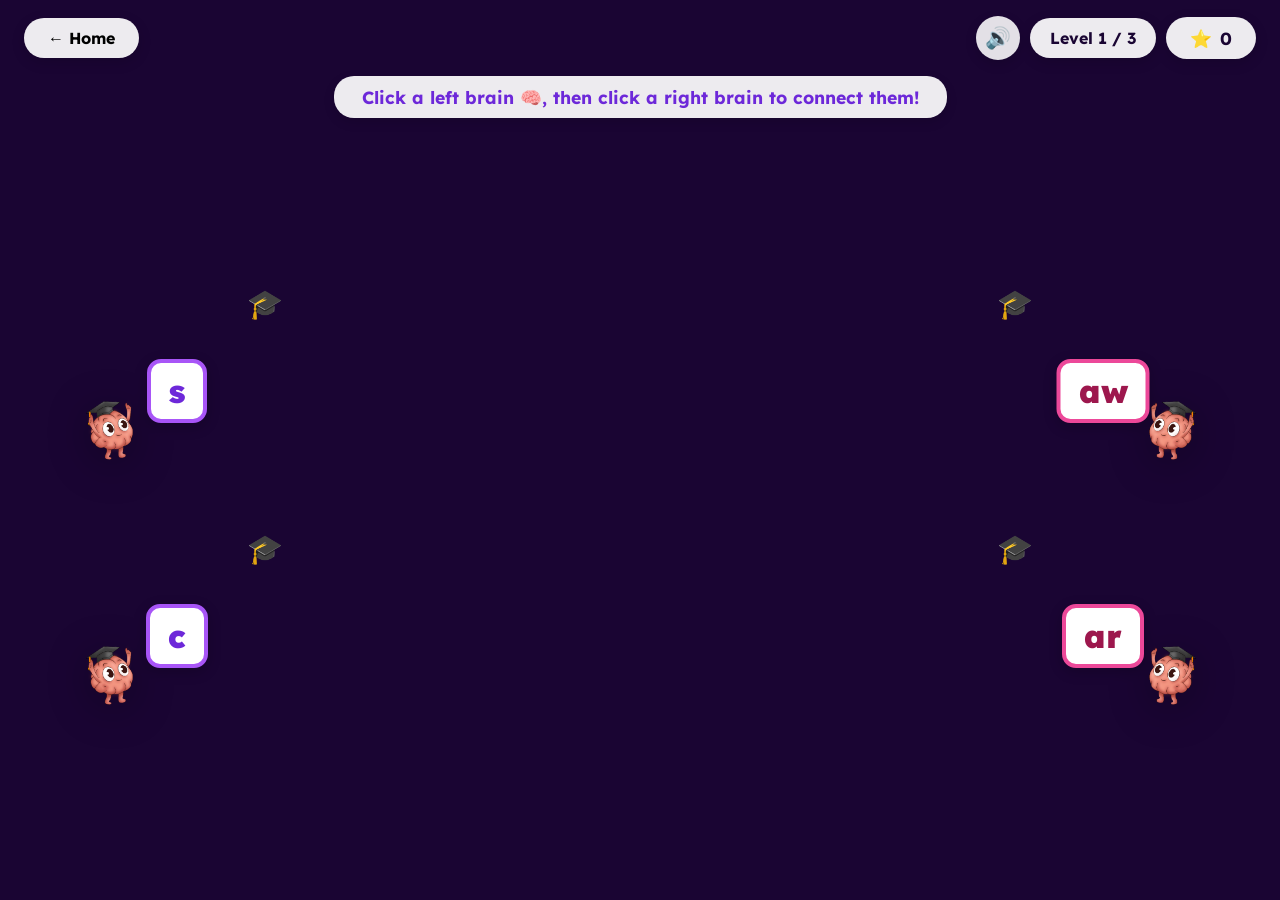
==== pressure_cooker/brain.html @ 88731a72 "splitting code into games" ====
<!DOCTYPE html>
<html lang="en">

<head>
    <meta charset="UTF-8" />
    <meta name="viewport" content="width=device-width, initial-scale=1.0" />
    <title>Brainy – Connect the Brains!</title>
    <link rel="preconnect" href="https://fonts.googleapis.com" />
    <link rel="preconnect" href="https://fonts.gstatic.com" crossorigin />
    <link href="https://fonts.googleapis.com/css2?family=Lexend:wght@400;600;700;900&display=swap" rel="stylesheet" />
    <link rel="stylesheet" href="style.css" />
</head>

<body>

    <!-- ======================== GAME 3 – CONNECT THE BRAIN ======================== -->
    <section id="screen-brain" class="screen">
        <div class="bg-cover" id="brain-bg"></div>

        <div class="game-header">
            <button class="pill-btn" onclick="window.location.href='index.html'">← Home</button>
            <div style="display:flex;gap:10px;align-items:center;">
                <button class="audio-btn" onclick="speakBrainInstruction()" title="Read aloud">🔊</button>
                <div class="level-badge">Level <span id="brain-level">1</span> / 3</div>
                <div class="score-badge">⭐ <span id="brain-score">0</span></div>
            </div>
        </div>

        <div id="brain-instructions">
            <span>Click a left brain 🧠, then click a right brain to connect them!</span>
        </div>

        <div id="brain-game-area">
            <svg id="brain-svg"></svg>
            <div class="brain-column" id="left-column"></div>
            <div class="brain-column" id="right-column"></div>
        </div>
    </section>

    <!-- ========================= SHARED MODAL ========================== -->
    <div class="modal-overlay" id="modal">
        <div class="modal-box">
            <div class="modal-emoji" id="modal-emoji">🎉</div>
            <h2 class="modal-title" id="modal-title">Amazing!</h2>
            <p class="modal-sub" id="modal-sub"></p>
            <p class="modal-score" id="modal-score"></p>
            <div class="modal-actions">
                <button class="modal-btn green" id="modal-play-again" onclick="modalPlayAgain()">Play Again</button>
                <button class="modal-btn purple" onclick="closeModal(); window.location.href='index.html'">🏠
                    Home</button>
            </div>
        </div>
    </div>

    <!-- Level complete toast (brain game only) -->
    <div id="level-toast">🎉 Level Complete!</div>

    <script src="shared.js"></script>
    <script src="brain.js"></script>

</body>

</html>
---- pressure_cooker/style.css ----
/* ====== RESET & BASE ====== */
*,
*::before,
*::after {
    box-sizing: border-box;
    margin: 0;
    padding: 0;
}

html,
body {
    height: 100%;
    overflow: hidden;
}

body {
    font-family: 'Lexend', sans-serif;
    background: #1a0533;
    color: #1a0533;
}

/* ====== SCREENS ====== */
.screen {
    display: flex;
    flex-direction: column;
    position: fixed;
    inset: 0;
    overflow: hidden;
}

/* ====== BG HELPERS ====== */
.bg-cover {
    position: absolute;
    inset: 0;
    background-size: cover;
    background-position: center;
    background-repeat: no-repeat;
}

/* ====== ANIMATIONS ====== */
@keyframes floatY {
    0%, 100% { transform: translateY(0); }
    50%       { transform: translateY(-14px); }
}

@keyframes floatX {
    0%, 100% { transform: translateX(0); }
    50%       { transform: translateX(12px); }
}

@keyframes popIn {
    0%   { transform: scale(0) rotate(-20deg); opacity: 0; }
    70%  { transform: scale(1.12) rotate(4deg); }
    100% { transform: scale(1) rotate(0deg); opacity: 1; }
}

@keyframes fadeSlideDown {
    from { opacity: 0; transform: translateY(-40px); }
    to   { opacity: 1; transform: translateY(0); }
}

@keyframes fadeSlideUp {
    from { opacity: 0; transform: translateY(40px); }
    to   { opacity: 1; transform: translateY(0); }
}

@keyframes fadeIn {
    from { opacity: 0; }
    to   { opacity: 1; }
}

@keyframes shake {
    0%, 100% { transform: translateX(0); }
    20%      { transform: translateX(-10px); }
    40%      { transform: translateX(10px); }
    60%      { transform: translateX(-8px); }
    80%      { transform: translateX(8px); }
}

@keyframes confettiFall {
    0%   { transform: translateY(-20px) rotate(0); opacity: 1; }
    100% { transform: translateY(120vh) rotate(720deg); opacity: 0; }
}

@keyframes bobBubble {
    0%, 100% { transform: translateY(0) scale(1); }
    50%      { transform: translateY(-18px) scale(1.04); }
}

@keyframes pulse {
    0%, 100% { box-shadow: 0 0 0 0 rgba(147, 51, 234, 0.5); }
    50%      { box-shadow: 0 0 0 16px rgba(147, 51, 234, 0); }
}

/* ====== SHARED NAV HEADER ====== */
.game-header {
    position: relative;
    z-index: 20;
    display: flex;
    align-items: center;
    justify-content: space-between;
    padding: 16px 24px;
    flex-shrink: 0;
}

.pill-btn {
    background: rgba(255, 255, 255, 0.92);
    border: none;
    border-radius: 999px;
    padding: 10px 24px;
    font-family: inherit;
    font-size: 1rem;
    font-weight: 700;
    cursor: pointer;
    box-shadow: 0 4px 14px rgba(0, 0, 0, 0.14);
    display: flex;
    align-items: center;
    gap: 8px;
    transition: transform .15s, box-shadow .15s;
}

.pill-btn:hover {
    transform: scale(1.06);
    box-shadow: 0 6px 20px rgba(0, 0, 0, 0.18);
}

.score-badge {
    background: rgba(255, 255, 255, 0.92);
    border-radius: 999px;
    padding: 10px 24px;
    font-weight: 700;
    font-size: 1.1rem;
    box-shadow: 0 4px 14px rgba(0, 0, 0, 0.14);
    display: flex;
    align-items: center;
    gap: 8px;
}

/* ══════════════════════════════════════════════
   MENU / HOME SCREEN
══════════════════════════════════════════════ */
#screen-home {
    align-items: center;
    justify-content: center;
}

#home-bg {
    background-image: url('assets/startpage.png');
}

#home-overlay {
    position: absolute;
    inset: 0;
    background: rgba(255, 255, 255, 0.08);
}

.home-content {
    position: relative;
    z-index: 10;
    display: flex;
    flex-direction: column;
    align-items: center;
    justify-content: center;
    padding: 24px;
    width: 100%;
    animation: fadeIn .8s ease both;
}

.home-title {
    text-align: center;
    margin-bottom: 40px;
    animation: fadeSlideDown .8s ease both;
}

.home-title h1 {
    font-size: clamp(3rem, 9vw, 6rem);
    font-weight: 900;
    background: linear-gradient(135deg, #7c3aed, #ec4899, #f97316);
    -webkit-background-clip: text;
    -webkit-text-fill-color: transparent;
    background-clip: text;
    filter: drop-shadow(0 2px 6px rgba(0, 0, 0, 0.15));
}

.home-title p {
    font-size: clamp(1.2rem, 3vw, 1.8rem);
    font-weight: 700;
    color: #6d28d9;
    margin-top: 10px;
}

.home-buttons {
    display: flex;
    flex-direction: column;
    gap: 16px;
    width: 100%;
    max-width: 480px;
    animation: fadeSlideUp .7s .3s ease both;
}

.home-game-btn {
    width: 100%;
    border: 4px solid rgba(255, 255, 255, 0.8);
    border-radius: 999px;
    padding: 18px 32px;
    font-family: inherit;
    font-size: clamp(1.2rem, 3vw, 1.6rem);
    font-weight: 900;
    color: #fff;
    cursor: pointer;
    box-shadow: 0 8px 30px rgba(0, 0, 0, 0.2);
    transition: transform .18s, box-shadow .18s;
    letter-spacing: .02em;
}

.home-game-btn:hover {
    transform: scale(1.06) rotate(-1deg);
    box-shadow: 0 12px 40px rgba(0, 0, 0, 0.28);
}

.home-game-btn:active {
    transform: scale(0.96);
}

.btn-bubble   { background: linear-gradient(135deg, #22d3ee, #3b82f6); }
.btn-sentence { background: linear-gradient(135deg, #a855f7, #ec4899); }
.btn-brain    { background: linear-gradient(135deg, #fb923c, #eab308); }

.home-tagline {
    margin-top: 36px;
    font-size: 1.1rem;
    font-weight: 700;
    color: #6d28d9;
    background: rgba(255, 255, 255, 0.7);
    padding: 12px 28px;
    border-radius: 999px;
    box-shadow: 0 4px 16px rgba(0, 0, 0, 0.1);
    animation: fadeIn 1s .6s ease both;
}

/* Floating decorations */
.float-deco {
    position: absolute;
    border-radius: 50%;
    opacity: .65;
    filter: blur(6px);
    pointer-events: none;
}

.deco-yellow {
    width: 64px; height: 64px;
    background: #fde68a;
    top: 10%; left: 5%;
    animation: floatY 6s ease-in-out infinite;
}

.deco-cyan {
    width: 80px; height: 80px;
    background: #67e8f9;
    bottom: 12%; right: 6%;
    animation: floatY 5s 1s ease-in-out infinite;
}

.deco-purple {
    width: 48px; height: 48px;
    background: #c084fc;
    top: 35%; right: 4%;
    animation: floatX 7s ease-in-out infinite;
}

/* ══════════════════════════════════════════════
   GAME 1 – POP THE BUBBLE
══════════════════════════════════════════════ */
#screen-bubble {
    background: #0f172a;
}

#bubble-bg {
    background-image: url('assets/brain-bg.png');
}

#bubble-prompt {
    position: relative;
    z-index: 20;
    text-align: center;
    padding: 0 16px 12px;
    flex-shrink: 0;
}

#bubble-prompt p {
    display: inline-block;
    background: rgba(255, 255, 255, 0.88);
    border-radius: 999px;
    padding: 8px 24px;
    font-size: 1rem;
    font-weight: 700;
    color: #6d28d9;
    box-shadow: 0 4px 12px rgba(0, 0, 0, 0.12);
    margin-bottom: 10px;
}

.letter-slots {
    display: flex;
    justify-content: center;
    gap: 12px;
}

.letter-slot {
    width: 60px;
    height: 60px;
    background: #fff;
    border-radius: 12px;
    border: 4px solid #c084fc;
    display: flex;
    align-items: center;
    justify-content: center;
    font-size: 1.8rem;
    font-weight: 900;
    color: #6d28d9;
    box-shadow: 0 4px 14px rgba(0, 0, 0, 0.15);
    transition: background .3s;
}

.letter-slot.filled {
    background: #f0fdf4;
    border-color: #4ade80;
    color: #166534;
}

#bubble-area {
    position: relative;
    z-index: 20;
    flex: 1;
    width: 100%;
    overflow: hidden;
}

.bubble {
    position: absolute;
    width: 90px;
    height: 90px;
    border-radius: 50%;
    background: radial-gradient(circle at 35% 35%, rgba(255, 255, 255, 0.9), rgba(147, 210, 255, 0.6) 40%, rgba(59, 130, 246, 0.55));
    border: 3px solid rgba(255, 255, 255, 0.7);
    display: flex;
    align-items: center;
    justify-content: center;
    font-size: 2rem;
    font-weight: 900;
    color: #1e3a8a;
    cursor: pointer;
    box-shadow: 0 8px 30px rgba(0, 80, 200, 0.25), inset 0 -4px 8px rgba(0, 0, 0, 0.08);
    animation: bobBubble 4s ease-in-out infinite;
    animation-delay: var(--bob-delay, 0s);
    touch-action: manipulation;
    user-select: none;
    transition: transform .1s;
}

.bubble::before {
    content: '';
    position: absolute;
    top: 10px; left: 12px;
    width: 28px; height: 28px;
    border-radius: 50%;
    background: rgba(255, 255, 255, 0.75);
    filter: blur(3px);
}

.bubble:hover  { transform: scale(1.2); }
.bubble:active { transform: scale(0.85); }

.bubble.target-letter {
    border-color: rgba(167, 139, 250, 0.85);
}

#brainy-bubble {
    position: absolute;
    bottom: 20px; left: 24px;
    width: 130px;
    object-fit: contain;
    filter: drop-shadow(0 8px 16px rgba(0, 0, 0, 0.3));
    animation: floatY 2.5s ease-in-out infinite;
    pointer-events: none;
    z-index: 25;
}

/* ══════════════════════════════════════════════
   GAME 2 – SENTENCE BUILDER
══════════════════════════════════════════════ */
#screen-sentence {
    background: linear-gradient(135deg, #e0f2fe 0%, #ede9fe 50%, #fce7f3 100%);
}

#sentence-main {
    position: relative;
    z-index: 10;
    display: flex;
    flex-direction: column;
    align-items: center;
    flex: 1;
    overflow: hidden;
    padding: 0 16px 16px;
    gap: 12px;
}

/* Blackboard */
.blackboard-wrap {
    width: 100%;
    max-width: 820px;
    position: relative;
    flex-shrink: 0;
}

.blackboard-wrap img {
    width: 100%;
    height: auto;
    display: block;
}

.blackboard-content {
    position: absolute;
    inset: 0;
    display: flex;
    align-items: center;
    justify-content: center;
    padding: 12px;
}

.blackboard-inner {
    background: linear-gradient(135deg, #14532d, #166534);
    border-radius: 20px;
    border: 6px solid #78350f;
    width: 82%;
    min-height: 110px;
    display: flex;
    align-items: center;
    justify-content: center;
    padding: 16px 20px;
}

.sentence-text {
    font-size: clamp(1.4rem, 3.5vw, 2.2rem);
    font-weight: 700;
    color: #fff;
    display: flex;
    flex-wrap: wrap;
    gap: 10px;
    align-items: center;
    justify-content: center;
    line-height: 1.5;
}

.sentence-blank {
    display: inline-block;
    min-width: 160px;
    height: 56px;
    border-bottom: 4px dashed #fde68a;
    text-align: center;
    line-height: 56px;
    font-weight: 900;
    transition: color .3s;
}

.sentence-blank.correct { color: #4ade80; }
.sentence-blank.wrong   { color: #f87171; animation: shake .5s ease; }

/* Brain word choices */
.word-choices {
    display: flex;
    justify-content: center;
    align-items: flex-end;
    gap: clamp(24px, 8vw, 80px);
    flex-shrink: 0;
}

.brain-choice {
    display: flex;
    flex-direction: column;
    align-items: center;
    cursor: pointer;
    transition: transform .2s;
    user-select: none;
}

.brain-choice:hover  { transform: scale(1.06) translateY(-8px); }
.brain-choice:active { transform: scale(0.94); }

.brain-choice img {
    width: clamp(100px, 18vw, 180px);
    height: auto;
    object-fit: contain;
    filter: drop-shadow(0 8px 16px rgba(0, 0, 0, 0.25));
    animation: floatY 2s ease-in-out infinite;
}

.brain-choice:nth-child(2) img { animation-delay: .5s; }

.word-bubble {
    margin-top: 6px;
    background: #fff;
    border-radius: 20px;
    padding: 10px 22px;
    font-size: clamp(1.1rem, 3vw, 1.6rem);
    font-weight: 900;
    box-shadow: 0 6px 20px rgba(0, 0, 0, 0.15);
    border: 4px solid #a855f7;
    color: #6d28d9;
    min-width: 100px;
    text-align: center;
    position: relative;
}

.word-bubble.pink {
    border-color: #ec4899;
    color: #9d174d;
}

.word-bubble::before {
    content: '';
    position: absolute;
    top: -14px; left: 50%;
    transform: translateX(-50%);
    border: 7px solid transparent;
    border-bottom-color: #a855f7;
}

.word-bubble.pink::before { border-bottom-color: #ec4899; }

.sentence-feedback {
    font-size: 1.4rem;
    font-weight: 700;
    text-align: center;
    min-height: 40px;
    animation: fadeSlideUp .3s ease both;
}

.sentence-feedback.correct-fb { color: #166534; }
.sentence-feedback.wrong-fb   { color: #dc2626; }

/* Decorative circles */
.deco-circle {
    position: absolute;
    border-radius: 50%;
    opacity: .18;
    pointer-events: none;
}

/* ══════════════════════════════════════════════
   GAME 3 – CONNECT THE BRAIN
══════════════════════════════════════════════ */
#brain-bg {
    background-image: url('assets/connect-bg.png');
}

#brain-instructions {
    position: relative;
    z-index: 20;
    text-align: center;
    padding: 0 16px 8px;
    flex-shrink: 0;
}

#brain-instructions span {
    display: inline-block;
    background: rgba(255, 255, 255, 0.92);
    border-radius: 20px;
    padding: 10px 28px;
    font-size: clamp(0.85rem, 2vw, 1.1rem);
    font-weight: 700;
    color: #6d28d9;
    box-shadow: 0 4px 12px rgba(0, 0, 0, 0.12);
}

#brain-game-area {
    position: relative;
    z-index: 10;
    flex: 1;
    display: flex;
    align-items: center;
    justify-content: space-between;
    padding: 0 clamp(16px, 6vw, 80px);
    overflow: hidden;
}

#brain-svg {
    position: absolute;
    inset: 0;
    width: 100%;
    height: 100%;
    pointer-events: none;
    z-index: 30;
}

.brain-column {
    display: flex;
    flex-direction: column;
    gap: clamp(20px, 5vh, 60px);
    z-index: 20;
}

.brain-half {
    position: relative;
    width: clamp(120px, 18vw, 200px);
    height: clamp(120px, 18vw, 200px);
    cursor: pointer;
    transition: transform .2s, opacity .3s;
    animation: fadeIn .4s ease both;
}

.brain-half.left-half  { animation: fadeSlideUp .4s ease both; }
.brain-half.right-half { animation: fadeSlideUp .4s .1s ease both; }

.brain-half:hover:not(.connected) { transform: scale(1.08); }

.brain-half.selected {
    transform: scale(1.12);
    animation: pulse 1s ease-in-out infinite;
}

.brain-half.connected {
    opacity: .55;
    cursor: default;
}

.brain-half img {
    width: 100%;
    height: 100%;
    object-fit: contain;
    filter: drop-shadow(0 8px 20px rgba(0, 0, 0, 0.3));
    display: block;
}

.brain-half .syllable-label {
    position: absolute;
    top: 50%; left: 50%;
    transform: translate(-50%, -50%);
    background: #fff;
    border-radius: 14px;
    padding: 8px 18px;
    font-size: clamp(1.3rem, 3.5vw, 2rem);
    font-weight: 900;
    box-shadow: 0 4px 14px rgba(0, 0, 0, 0.2);
    white-space: nowrap;
    pointer-events: none;
}

.brain-half.left-half .syllable-label  { border: 4px solid #a855f7; color: #6d28d9; }
.brain-half.right-half .syllable-label { border: 4px solid #ec4899; color: #9d174d; }

.cap-icon {
    position: absolute;
    top: -6px;
    font-size: 1.8rem;
    pointer-events: none;
}

.left-half .cap-icon  { right: -6px; }
.right-half .cap-icon { left: -6px; }

/* ══════════════════════════════════════════════
   SHARED – WIN / COMPLETE MODAL
══════════════════════════════════════════════ */
.modal-overlay {
    display: none;
    position: fixed;
    inset: 0;
    background: rgba(0, 0, 0, 0.5);
    z-index: 100;
    align-items: center;
    justify-content: center;
    animation: fadeIn .25s ease both;
}

.modal-overlay.open { display: flex; }

.modal-box {
    background: #fff;
    border-radius: 28px;
    padding: clamp(28px, 5vw, 56px);
    text-align: center;
    display: flex;
    flex-direction: column;
    gap: 16px;
    box-shadow: 0 24px 60px rgba(0, 0, 0, 0.3);
    max-width: 420px;
    width: 90%;
    animation: popIn .45s ease both;
}

.modal-emoji { font-size: 3.5rem; }

.modal-title {
    font-size: clamp(1.6rem, 5vw, 2.4rem);
    font-weight: 900;
    color: #6d28d9;
}

.modal-sub   { font-size: 1.2rem; color: #374151; }
.modal-score { font-size: 1rem;   color: #6b7280; }

.modal-actions {
    display: flex;
    gap: 14px;
    justify-content: center;
    flex-wrap: wrap;
    margin-top: 8px;
}

.modal-btn {
    padding: 14px 28px;
    border-radius: 999px;
    border: none;
    font-family: inherit;
    font-size: 1.05rem;
    font-weight: 900;
    color: #fff;
    cursor: pointer;
    box-shadow: 0 4px 16px rgba(0, 0, 0, 0.2);
    transition: transform .15s;
}

.modal-btn:hover { transform: scale(1.07); }

.modal-btn.green  { background: linear-gradient(135deg, #4ade80, #22c55e); }
.modal-btn.purple { background: linear-gradient(135deg, #a855f7, #7c3aed); }

/* ══════════════════════════════════════════════
   SHARED – CONFETTI
══════════════════════════════════════════════ */
.confetti-piece {
    position: fixed;
    width: 10px;
    height: 10px;
    border-radius: 2px;
    pointer-events: none;
    z-index: 200;
    animation: confettiFall linear forwards;
}

/* ══════════════════════════════════════════════
   SHARED – AUDIO BUTTON
══════════════════════════════════════════════ */
.audio-btn {
    background: rgba(255, 255, 255, 0.88);
    border: none;
    border-radius: 50%;
    width: 44px;
    height: 44px;
    font-size: 1.3rem;
    cursor: pointer;
    box-shadow: 0 4px 12px rgba(0, 0, 0, 0.15);
    display: flex;
    align-items: center;
    justify-content: center;
    transition: transform .15s;
    flex-shrink: 0;
}

.audio-btn:hover { transform: scale(1.12); }

/* ══════════════════════════════════════════════
   SHARED – LEVEL BADGE & TOAST
══════════════════════════════════════════════ */
.level-badge {
    background: rgba(255, 255, 255, 0.92);
    border-radius: 999px;
    padding: 10px 20px;
    font-weight: 700;
    font-size: 1rem;
    box-shadow: 0 4px 14px rgba(0, 0, 0, 0.14);
}

/* -- Level Complete Toast -- */
#level-toast {
    position: fixed;
    bottom: 80px;
    left: 50%;
    transform: translateX(-50%);
    background: #fff;
    border: 4px solid #4ade80;
    border-radius: 24px;
    padding: 16px 40px;
    font-size: 1.6rem;
    font-weight: 900;
    color: #166534;
    box-shadow: 0 8px 30px rgba(0, 0, 0, 0.2);
    z-index: 90;
    display: none;
    animation: fadeSlideUp .35s ease both;
}
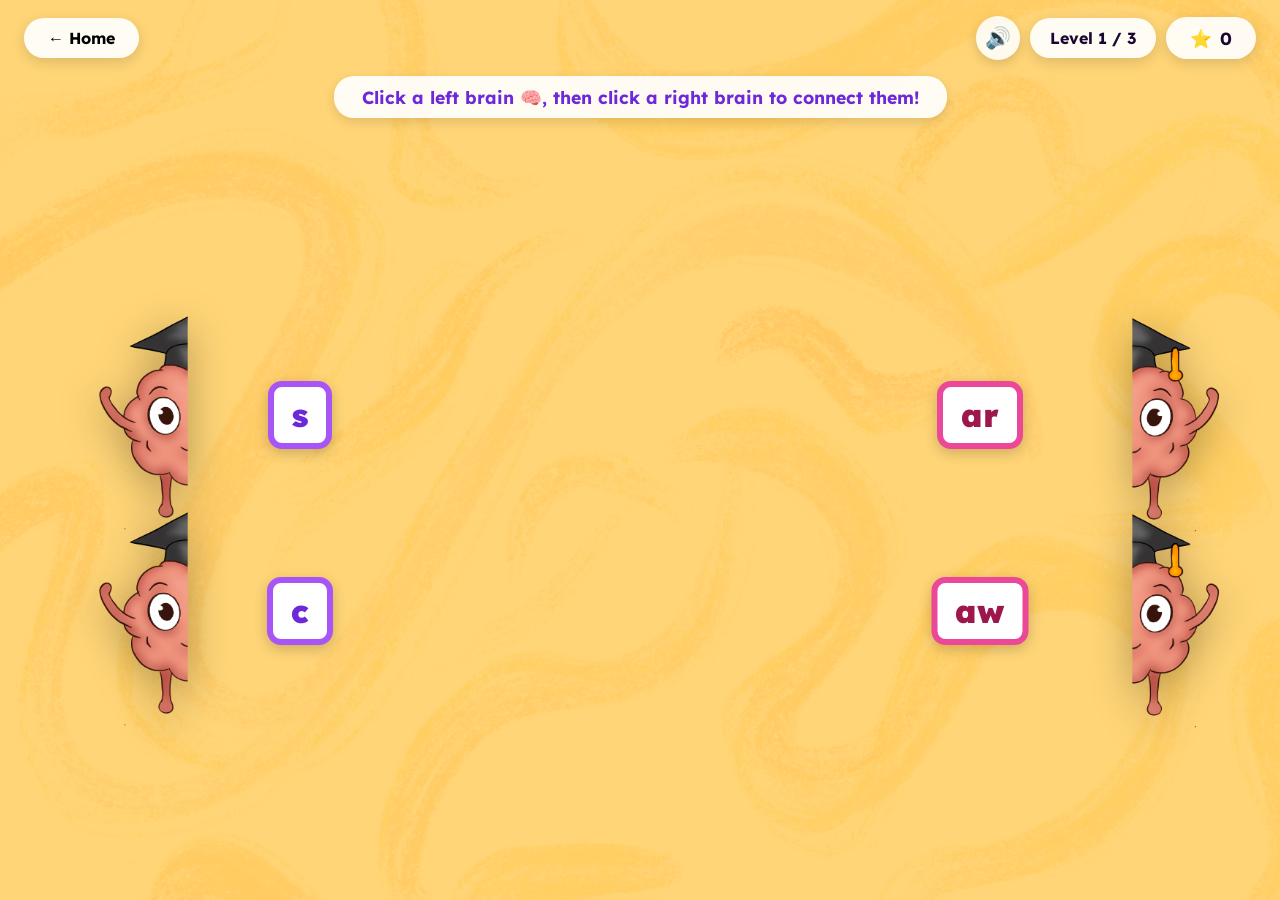
==== commit dbfbaa0d: "update - third game works now" ====
--- a/pressure_cooker/brain.html
+++ b/pressure_cooker/brain.html
@@ -32,6 +32,7 @@
 
         <div id="brain-game-area">
             <svg id="brain-svg"></svg>
+            <div id="completed-words"></div>
             <div class="brain-column" id="left-column"></div>
             <div class="brain-column" id="right-column"></div>
         </div>
--- a/pressure_cooker/style.css
+++ b/pressure_cooker/style.css
@@ -1,3 +1,5 @@
+@import url('https://fonts.cdnfonts.com/css/open-dyslexic');
+
 /* ====== RESET & BASE ====== */
 *,
 *::before,
@@ -14,7 +16,7 @@
 }
 
 body {
-    font-family: 'Lexend', sans-serif;
+    font-family: 'Open Dyslexic', 'Lexend', sans-serif;
     background: #1a0533;
     color: #1a0533;
 }
@@ -39,57 +41,137 @@
 
 /* ====== ANIMATIONS ====== */
 @keyframes floatY {
-    0%, 100% { transform: translateY(0); }
-    50%       { transform: translateY(-14px); }
+
+    0%,
+    100% {
+        transform: translateY(0);
+    }
+
+    50% {
+        transform: translateY(-14px);
+    }
 }
 
 @keyframes floatX {
-    0%, 100% { transform: translateX(0); }
-    50%       { transform: translateX(12px); }
+
+    0%,
+    100% {
+        transform: translateX(0);
+    }
+
+    50% {
+        transform: translateX(12px);
+    }
 }
 
 @keyframes popIn {
-    0%   { transform: scale(0) rotate(-20deg); opacity: 0; }
-    70%  { transform: scale(1.12) rotate(4deg); }
-    100% { transform: scale(1) rotate(0deg); opacity: 1; }
+    0% {
+        transform: scale(0) rotate(-20deg);
+        opacity: 0;
+    }
+
+    70% {
+        transform: scale(1.12) rotate(4deg);
+    }
+
+    100% {
+        transform: scale(1) rotate(0deg);
+        opacity: 1;
+    }
 }
 
 @keyframes fadeSlideDown {
-    from { opacity: 0; transform: translateY(-40px); }
-    to   { opacity: 1; transform: translateY(0); }
+    from {
+        opacity: 0;
+        transform: translateY(-40px);
+    }
+
+    to {
+        opacity: 1;
+        transform: translateY(0);
+    }
 }
 
 @keyframes fadeSlideUp {
-    from { opacity: 0; transform: translateY(40px); }
-    to   { opacity: 1; transform: translateY(0); }
+    from {
+        opacity: 0;
+        transform: translateY(40px);
+    }
+
+    to {
+        opacity: 1;
+        transform: translateY(0);
+    }
 }
 
 @keyframes fadeIn {
-    from { opacity: 0; }
-    to   { opacity: 1; }
+    from {
+        opacity: 0;
+    }
+
+    to {
+        opacity: 1;
+    }
 }
 
 @keyframes shake {
-    0%, 100% { transform: translateX(0); }
-    20%      { transform: translateX(-10px); }
-    40%      { transform: translateX(10px); }
-    60%      { transform: translateX(-8px); }
-    80%      { transform: translateX(8px); }
+
+    0%,
+    100% {
+        transform: translateX(0);
+    }
+
+    20% {
+        transform: translateX(-10px);
+    }
+
+    40% {
+        transform: translateX(10px);
+    }
+
+    60% {
+        transform: translateX(-8px);
+    }
+
+    80% {
+        transform: translateX(8px);
+    }
 }
 
 @keyframes confettiFall {
-    0%   { transform: translateY(-20px) rotate(0); opacity: 1; }
-    100% { transform: translateY(120vh) rotate(720deg); opacity: 0; }
+    0% {
+        transform: translateY(-20px) rotate(0);
+        opacity: 1;
+    }
+
+    100% {
+        transform: translateY(120vh) rotate(720deg);
+        opacity: 0;
+    }
 }
 
 @keyframes bobBubble {
-    0%, 100% { transform: translateY(0) scale(1); }
-    50%      { transform: translateY(-18px) scale(1.04); }
+
+    0%,
+    100% {
+        transform: translateY(0) scale(1);
+    }
+
+    50% {
+        transform: translateY(-18px) scale(1.04);
+    }
 }
 
 @keyframes pulse {
-    0%, 100% { box-shadow: 0 0 0 0 rgba(147, 51, 234, 0.5); }
-    50%      { box-shadow: 0 0 0 16px rgba(147, 51, 234, 0); }
+
+    0%,
+    100% {
+        box-shadow: 0 0 0 0 rgba(147, 51, 234, 0.5);
+    }
+
+    50% {
+        box-shadow: 0 0 0 16px rgba(147, 51, 234, 0);
+    }
 }
 
 /* ====== SHARED NAV HEADER ====== */
@@ -222,9 +304,17 @@
     transform: scale(0.96);
 }
 
-.btn-bubble   { background: linear-gradient(135deg, #22d3ee, #3b82f6); }
-.btn-sentence { background: linear-gradient(135deg, #a855f7, #ec4899); }
-.btn-brain    { background: linear-gradient(135deg, #fb923c, #eab308); }
+.btn-bubble {
+    background: linear-gradient(135deg, #22d3ee, #3b82f6);
+}
+
+.btn-sentence {
+    background: linear-gradient(135deg, #a855f7, #ec4899);
+}
+
+.btn-brain {
+    background: linear-gradient(135deg, #fb923c, #eab308);
+}
 
 .home-tagline {
     margin-top: 36px;
@@ -248,28 +338,34 @@
 }
 
 .deco-yellow {
-    width: 64px; height: 64px;
+    width: 64px;
+    height: 64px;
     background: #fde68a;
-    top: 10%; left: 5%;
+    top: 10%;
+    left: 5%;
     animation: floatY 6s ease-in-out infinite;
 }
 
 .deco-cyan {
-    width: 80px; height: 80px;
+    width: 80px;
+    height: 80px;
     background: #67e8f9;
-    bottom: 12%; right: 6%;
+    bottom: 12%;
+    right: 6%;
     animation: floatY 5s 1s ease-in-out infinite;
 }
 
 .deco-purple {
-    width: 48px; height: 48px;
+    width: 48px;
+    height: 48px;
     background: #c084fc;
-    top: 35%; right: 4%;
+    top: 35%;
+    right: 4%;
     animation: floatX 7s ease-in-out infinite;
 }
 
 /* ══════════════════════════════════════════════
-   GAME 1 – POP THE BUBBLE
+   GAME 1 – ANAGRAM SWIPE
 ══════════════════════════════════════════════ */
 #screen-bubble {
     background: #0f172a;
@@ -279,119 +375,164 @@
     background-image: url('assets/brain-bg.png');
 }
 
-#bubble-prompt {
+/* Main game layout */
+#bubble-game {
     position: relative;
     z-index: 20;
-    text-align: center;
-    padding: 0 16px 12px;
+    display: flex;
+    flex-direction: column;
+    align-items: center;
+    justify-content: center;
+    flex: 1;
+    padding: 8px 24px 20px;
+    gap: 16px;
+    overflow: hidden;
+}
+
+/* Word blank rows */
+#bubble-words {
+    position: absolute;
+    top: 0;
+    left: 0;
+    right: 0;
+    display: flex;
+    gap: 32px;
+    align-items: flex-start;
+    justify-content: center;
+    flex-wrap: wrap;
+    padding: 8px 24px;
+}
+
+.word-row {
+    display: flex;
+    flex-direction: column;
+    align-items: center;
+    gap: 6px;
+}
+
+.word-row-label {
+    font-size: 0.8rem;
+    font-weight: 700;
+    color: rgba(255, 255, 255, 0.55);
+    text-transform: uppercase;
+    letter-spacing: 0.12em;
+}
+
+.word-slots {
+    display: flex;
+    gap: 10px;
+}
+
+.word-slot {
+    width: 62px;
+    height: 72px;
+    display: flex;
+    align-items: flex-end;
+    justify-content: center;
+    padding-bottom: 8px;
+    /* bold dash at the bottom */
+    border-bottom: 7px solid rgba(255, 255, 255, 0.75);
+    font-size: 2.2rem;
+    font-weight: 900;
+    color: transparent;
+    transition: color 0.25s, border-color 0.25s;
+}
+
+.word-slot.filled {
+    border-bottom-color: #4ade80;
+    color: #ffffff;
+    text-shadow: 0 0 20px rgba(74, 222, 128, 0.8);
+}
+
+/* Letter tiles area */
+#bubble-tiles-area {
+    position: relative;
+    width: 380px;
+    height: 380px;
     flex-shrink: 0;
-}
-
-#bubble-prompt p {
-    display: inline-block;
-    background: rgba(255, 255, 255, 0.88);
-    border-radius: 999px;
-    padding: 8px 24px;
-    font-size: 1rem;
-    font-weight: 700;
-    color: #6d28d9;
-    box-shadow: 0 4px 12px rgba(0, 0, 0, 0.12);
-    margin-bottom: 10px;
-}
-
-.letter-slots {
-    display: flex;
-    justify-content: center;
-    gap: 12px;
-}
-
-.letter-slot {
-    width: 60px;
-    height: 60px;
-    background: #fff;
-    border-radius: 12px;
-    border: 4px solid #c084fc;
-    display: flex;
-    align-items: center;
-    justify-content: center;
-    font-size: 1.8rem;
-    font-weight: 900;
-    color: #6d28d9;
-    box-shadow: 0 4px 14px rgba(0, 0, 0, 0.15);
-    transition: background .3s;
-}
-
-.letter-slot.filled {
-    background: #f0fdf4;
-    border-color: #4ade80;
-    color: #166534;
-}
-
-#bubble-area {
-    position: relative;
-    z-index: 20;
-    flex: 1;
+    touch-action: none;
+}
+
+#bubble-svg {
+    position: absolute;
+    inset: 0;
     width: 100%;
-    overflow: hidden;
-}
-
-.bubble {
-    position: absolute;
-    width: 90px;
-    height: 90px;
+    height: 100%;
+    pointer-events: none;
+    z-index: 5;
+    overflow: visible;
+}
+
+.letter-tile {
+    position: absolute;
+    width: 96px;
+    height: 96px;
     border-radius: 50%;
-    background: radial-gradient(circle at 35% 35%, rgba(255, 255, 255, 0.9), rgba(147, 210, 255, 0.6) 40%, rgba(59, 130, 246, 0.55));
+    background: radial-gradient(circle at 35% 35%,
+            rgba(255, 255, 255, 0.92),
+            rgba(147, 210, 255, 0.65) 40%,
+            rgba(59, 130, 246, 0.55));
     border: 3px solid rgba(255, 255, 255, 0.7);
     display: flex;
     align-items: center;
     justify-content: center;
-    font-size: 2rem;
+    font-size: 2.5rem;
     font-weight: 900;
     color: #1e3a8a;
     cursor: pointer;
-    box-shadow: 0 8px 30px rgba(0, 80, 200, 0.25), inset 0 -4px 8px rgba(0, 0, 0, 0.08);
-    animation: bobBubble 4s ease-in-out infinite;
-    animation-delay: var(--bob-delay, 0s);
-    touch-action: manipulation;
+    /* center the tile on its coordinate */
+    transform: translate(-50%, -50%);
+    box-shadow: 0 10px 34px rgba(0, 80, 200, 0.28),
+        inset 0 -5px 10px rgba(0, 0, 0, 0.08);
+    touch-action: none;
     user-select: none;
-    transition: transform .1s;
-}
-
-.bubble::before {
+    transition: transform 0.12s, background 0.15s, box-shadow 0.15s;
+    z-index: 10;
+}
+
+.letter-tile::before {
     content: '';
     position: absolute;
-    top: 10px; left: 12px;
-    width: 28px; height: 28px;
+    top: 10px;
+    left: 13px;
+    width: 28px;
+    height: 28px;
     border-radius: 50%;
     background: rgba(255, 255, 255, 0.75);
     filter: blur(3px);
-}
-
-.bubble:hover  { transform: scale(1.2); }
-.bubble:active { transform: scale(0.85); }
-
-.bubble.target-letter {
-    border-color: rgba(167, 139, 250, 0.85);
-}
-
-#brainy-bubble {
-    position: absolute;
-    bottom: 20px; left: 24px;
-    width: 130px;
-    object-fit: contain;
-    filter: drop-shadow(0 8px 16px rgba(0, 0, 0, 0.3));
-    animation: floatY 2.5s ease-in-out infinite;
     pointer-events: none;
-    z-index: 25;
+}
+
+.letter-tile.selected {
+    background: radial-gradient(circle at 35% 35%,
+            rgba(255, 255, 255, 0.97),
+            rgba(197, 139, 255, 0.75) 40%,
+            rgba(147, 51, 234, 0.65));
+    border-color: rgba(167, 139, 250, 0.95);
+    transform: translate(-50%, -50%) scale(1.18);
+    box-shadow: 0 10px 34px rgba(147, 51, 234, 0.5),
+        inset 0 -5px 10px rgba(0, 0, 0, 0.08);
+    color: #4c1d95;
+}
+
+/* Feedback text */
+#bubble-feedback {
+    font-size: 1.3rem;
+    font-weight: 700;
+    min-height: 36px;
+    text-align: center;
+    text-shadow: 0 2px 8px rgba(0, 0, 0, 0.5);
+    animation: fadeSlideUp 0.3s ease both;
 }
 
 /* ══════════════════════════════════════════════
    GAME 2 – SENTENCE BUILDER
 ══════════════════════════════════════════════ */
 #screen-sentence {
-    background: linear-gradient(135deg, #e0f2fe 0%, #ede9fe 50%, #fce7f3 100%);
-}
-
+    background: url('assets/Build\ sentence\ background\ .png') no-repeat center/cover;
+}
+
+/* Main container for the blackboard, word choices, and feedback */
 #sentence-main {
     position: relative;
     z-index: 10;
@@ -399,17 +540,19 @@
     flex-direction: column;
     align-items: center;
     flex: 1;
+    /* restore original behavior: hide overflow so layout doesn't scroll */
     overflow: hidden;
     padding: 0 16px 16px;
     gap: 12px;
 }
 
-/* Blackboard */
+/* Blackboard wrapper */
 .blackboard-wrap {
     width: 100%;
-    max-width: 820px;
+    max-width: 1000px; /* increased so the table image appears larger */
     position: relative;
     flex-shrink: 0;
+    margin-top: -90px; 
 }
 
 .blackboard-wrap img {
@@ -418,6 +561,13 @@
     display: block;
 }
 
+/* Brighten the table image so it appears lighter on dark page backgrounds */
+.blackboard-wrap img {
+    /* make the table image much brighter so it doesn't appear dark on the page */
+    filter: brightness(1.6) contrast(1.05) saturate(1.08);
+}
+
+/* Content overlay above the blackboard image */
 .blackboard-content {
     position: absolute;
     inset: 0;
@@ -428,19 +578,28 @@
 }
 
 .blackboard-inner {
-    background: linear-gradient(135deg, #14532d, #166534);
-    border-radius: 20px;
-    border: 6px solid #78350f;
+    /* place the inner content centered on top of the table image and make it lighter */
+    position: absolute;
+    left: 50%;
+    top: 40%; /* nudged up so the sentence text sits higher on the table */
+    transform: translate(-50%, -50%);
+
+    /* Make inner container invisible so only the sentence text sits on the table image */
+    background: transparent;
+    backdrop-filter: none;
+    border-radius: 0;
+    border: none;
     width: 82%;
-    min-height: 110px;
-    display: flex;
-    align-items: center;
-    justify-content: center;
-    padding: 16px 20px;
+    min-height: 0;
+    display: flex;
+    align-items: center;
+    justify-content: center;
+    padding: 0;
+    z-index: 60; /* ensure sentence text sits above decorative brains */
 }
 
 .sentence-text {
-    font-size: clamp(1.4rem, 3.5vw, 2.2rem);
+    font-size: clamp(1.6rem, 4vw, 2.5rem);
     font-weight: 700;
     color: #fff;
     display: flex;
@@ -452,18 +611,24 @@
 }
 
 .sentence-blank {
-    display: inline-block;
-    min-width: 160px;
-    height: 56px;
-    border-bottom: 4px dashed #fde68a;
+    display: inline;
+    min-width: 0;
+    height: auto;
+    border-bottom: none; /* no underline or box */
     text-align: center;
-    line-height: 56px;
+    line-height: normal;
     font-weight: 900;
     transition: color .3s;
 }
 
-.sentence-blank.correct { color: #4ade80; }
-.sentence-blank.wrong   { color: #f87171; animation: shake .5s ease; }
+.sentence-blank.correct {
+    color: #4ade80;
+}
+
+.sentence-blank.wrong {
+    color: #f87171;
+    animation: shake .5s ease;
+}
 
 /* Brain word choices */
 .word-choices {
@@ -481,10 +646,18 @@
     cursor: pointer;
     transition: transform .2s;
     user-select: none;
-}
-
-.brain-choice:hover  { transform: scale(1.06) translateY(-8px); }
-.brain-choice:active { transform: scale(0.94); }
+
+/* Hide original brain-choice area (we now use decorative overlay images) */
+.word-choices { display: none !important; }
+}
+
+.brain-choice:hover {
+    transform: scale(1.06) translateY(-8px);
+}
+
+.brain-choice:active {
+    transform: scale(0.94);
+}
 
 .brain-choice img {
     width: clamp(100px, 18vw, 180px);
@@ -493,8 +666,61 @@
     filter: drop-shadow(0 8px 16px rgba(0, 0, 0, 0.25));
     animation: floatY 2s ease-in-out infinite;
 }
-
-.brain-choice:nth-child(2) img { animation-delay: .5s; }
+/* Overlay that contains the left/right brain images which cover the center board */
+.brain-overlay {
+    position: absolute;
+    inset: 0;
+    pointer-events: none; /* images decorative by default; buttons will be interactive */
+    z-index: 40;
+}
+
+/* Choice buttons above the brain images */
+.brain-overlay .choice-row {
+    position: absolute;
+    top: 53%;
+    left: 0;
+    right: 0;
+    display: flex;
+    justify-content: space-between;
+    padding: 0 8%;
+    pointer-events: auto; /* allow clicks */
+    z-index: 45;
+}
+
+.choice-btn {
+    background: #fff;
+    border-radius: 20px;
+    padding: 12px 22px;
+    font-weight: 900;
+    font-size: clamp(1rem, 2.5vw, 1.4rem);
+    color: #6d28d9;
+    border: 4px solid #a855f7;
+    box-shadow: 0 8px 22px rgba(0,0,0,0.18);
+    cursor: pointer;
+    user-select: none;
+    transition: transform .14s;
+}
+.choice-btn:hover { transform: translateY(-6px) scale(1.03); }
+
+/* Brain images */
+.brain-overlay img.brain-mask {
+    position: absolute;
+    bottom: 2%;
+    width: clamp(48%, 56vw, 820px);
+    height: auto;
+    object-fit: contain;
+    opacity: 1;
+    filter: drop-shadow(0 16px 36px rgba(0,0,0,0.45));
+    pointer-events: none;
+    z-index: 50;
+}
+
+.brain-overlay img.brain-mask.left  { left: 6%; transform: translateX(-6%); }
+.brain-overlay img.brain-mask.right { right: 6%; transform: translateX(6%); }
+
+.brain-choice:nth-child(2) img {
+    animation-delay: .5s;
+}
 
 .word-bubble {
     margin-top: 6px;
@@ -519,38 +745,41 @@
 .word-bubble::before {
     content: '';
     position: absolute;
-    top: -14px; left: 50%;
+    top: -14px;
+    left: 50%;
     transform: translateX(-50%);
     border: 7px solid transparent;
     border-bottom-color: #a855f7;
 }
 
-.word-bubble.pink::before { border-bottom-color: #ec4899; }
+.word-bubble.pink::before {
+    border-bottom-color: #ec4899;
+}
 
 .sentence-feedback {
+    display: none; /* hide by default so nothing appears under the sentence */
     font-size: 1.4rem;
     font-weight: 700;
     text-align: center;
-    min-height: 40px;
+    min-height: 0;
     animation: fadeSlideUp .3s ease both;
 }
 
-.sentence-feedback.correct-fb { color: #166534; }
-.sentence-feedback.wrong-fb   { color: #dc2626; }
-
-/* Decorative circles */
-.deco-circle {
-    position: absolute;
-    border-radius: 50%;
-    opacity: .18;
-    pointer-events: none;
+.sentence-feedback.correct-fb {
+    color: #166534;
+}
+
+.sentence-feedback.wrong-fb {
+    color: #dc2626;
 }
 
 /* ══════════════════════════════════════════════
-   GAME 3 – CONNECT THE BRAIN
+   game 3 – CONNECT THE BRAIN
 ══════════════════════════════════════════════ */
+#screen-brain {}
+
 #brain-bg {
-    background-image: url('assets/connect-bg.png');
+    background-image: url('assets/Connect-the-word.png');
 }
 
 #brain-instructions {
@@ -578,9 +807,50 @@
     flex: 1;
     display: flex;
     align-items: center;
-    justify-content: space-between;
-    padding: 0 clamp(16px, 6vw, 80px);
+    justify-content: center;
+    gap: clamp(500px, 4vw, 60px);
+    padding: 0 clamp(16px, 2vw, 40px);
     overflow: hidden;
+}
+
+#completed-words {
+    position: absolute;
+    top: 40%;
+    left: 50%;
+    transform: translate(-60%, -50%);
+    display: flex;
+    flex-direction: column;
+    align-items: center;
+    gap: 4px;
+    z-index: 15;
+    pointer-events: none;
+}
+
+.completed-word {
+    display: flex;
+    align-items: center;
+    gap: 8px;
+    animation: popIn .4s ease both;
+}
+
+.completed-word img {
+    width: clamp(400px, 10vw, 100px);
+    height: auto;
+    object-fit: contain;
+    filter: drop-shadow(0 4px 8px rgba(0, 0, 0, 0.15));
+    flex-shrink: 0;
+}
+
+.completed-word-text {
+    background: #fff;
+    border-radius: 20px;
+    padding: 6px 24px;
+    font-size: clamp(1.1rem, 3vw, 1.6rem);
+    font-weight: 900;
+    color: #6d28d9;
+    box-shadow: 0 8px 24px rgba(0, 0, 0, 0.15);
+    border: 4px solid #a855f7;
+    white-space: nowrap;
 }
 
 #brain-svg {
@@ -595,45 +865,80 @@
 .brain-column {
     display: flex;
     flex-direction: column;
-    gap: clamp(20px, 5vh, 60px);
+    gap: clamp(30px, 4vh, 45px);
     z-index: 20;
+}
+
+.brain-column.left-column {
+    align-items: flex-end;
+}
+
+.brain-column.right-column {
+    align-items: flex-start;
 }
 
 .brain-half {
     position: relative;
-    width: clamp(120px, 18vw, 200px);
-    height: clamp(120px, 18vw, 200px);
+    width: clamp(100px, 14vw, 200px);
+    height: clamp(100px, 14vw, 160px);
     cursor: pointer;
     transition: transform .2s, opacity .3s;
     animation: fadeIn .4s ease both;
 }
 
-.brain-half.left-half  { animation: fadeSlideUp .4s ease both; }
-.brain-half.right-half { animation: fadeSlideUp .4s .1s ease both; }
-
-.brain-half:hover:not(.connected) { transform: scale(1.08); }
+.brain-half.left-half {
+    animation: fadeSlideUp .4s ease both;
+}
+
+.brain-half.right-half {
+    animation: fadeSlideUp .4s .1s ease both;
+}
+
+.brain-half:hover:not(.connected) {
+    transform: scale(1.08);
+}
 
 .brain-half.selected {
-    transform: scale(1.12);
-    animation: pulse 1s ease-in-out infinite;
+    border: 4px solid #a855f7;
+    border-radius: 12px;
+    box-shadow: 0 0 16px rgba(168,85,247,0.4);
+}
+
+.brain-half.wrong {
+    animation: shake .6s ease;
+    border: 4px solid rgba(239, 68, 68, 0.9);
+    box-shadow: 0 8px 24px rgba(239,68,68,0.08);
 }
 
 .brain-half.connected {
-    opacity: .55;
+    display: none;
     cursor: default;
 }
 
 .brain-half img {
-    width: 100%;
-    height: 100%;
+    position: absolute;
+    width: clamp(500px, 20vw, 240px);
+    height: clamp(500px, 20vw, 240px);
     object-fit: contain;
     filter: drop-shadow(0 8px 20px rgba(0, 0, 0, 0.3));
     display: block;
+    pointer-events: none;
+    top: var(--img-top, 0%);
+    transform: translateY(var(--img-translate-y, -50%));
+}
+
+.brain-half.left-half img {
+    right: var(--left-img-offset, -5px);
+}
+
+.brain-half.right-half img {
+    left: var(--right-img-offset, -60px);
 }
 
 .brain-half .syllable-label {
     position: absolute;
-    top: 50%; left: 50%;
+    top: 50%;
+    left: 50%;
     transform: translate(-50%, -50%);
     background: #fff;
     border-radius: 14px;
@@ -645,19 +950,175 @@
     pointer-events: none;
 }
 
-.brain-half.left-half .syllable-label  { border: 4px solid #a855f7; color: #6d28d9; }
-.brain-half.right-half .syllable-label { border: 4px solid #ec4899; color: #9d174d; }
+.brain-half.left-half .syllable-label {
+    border: 6px solid #a855f7;
+    color: #6d28d9;
+}
+
+.brain-half.right-half .syllable-label {
+    border: 6px solid #ec4899;
+    color: #9d174d;
+}
 
 .cap-icon {
     position: absolute;
     top: -6px;
     font-size: 1.8rem;
     pointer-events: none;
-}
-
-.left-half .cap-icon  { right: -6px; }
-.right-half .cap-icon { left: -6px; }
-
+    display: none;
+}
+
+.left-half .cap-icon {
+    right: -6px;
+}
+
+.right-half .cap-icon {
+    left: -6px;
+}
+
+/* ====== WIN / COMPLETE MODAL ====== */
+.modal-overlay {
+    display: none;
+    position: fixed;
+    inset: 0;
+    background: rgba(0, 0, 0, 0.5);
+    z-index: 100;
+    align-items: center;
+    justify-content: center;
+    animation: fadeIn .25s ease both;
+}
+
+.modal-overlay.open {
+    display: flex;
+}
+
+.modal-box {
+    background: #fff;
+    border-radius: 28px;
+    padding: clamp(28px, 5vw, 56px);
+    text-align: center;
+    display: flex;
+    flex-direction: column;
+    gap: 16px;
+    box-shadow: 0 24px 60px rgba(0, 0, 0, 0.3);
+    max-width: 420px;
+    width: 90%;
+    animation: popIn .45s ease both;
+}
+
+.modal-emoji {
+    font-size: 3.5rem;
+}
+
+.modal-title {
+    font-size: clamp(1.6rem, 5vw, 2.4rem);
+    font-weight: 900;
+    color: #6d28d9;
+}
+
+.modal-sub {
+    font-size: 1.2rem;
+    color: #374151;
+}
+
+.modal-score {
+    font-size: 1rem;
+    color: #6b7280;
+}
+
+.modal-actions {
+    display: flex;
+    gap: 14px;
+    justify-content: center;
+    flex-wrap: wrap;
+    margin-top: 8px;
+}
+
+.modal-btn {
+    padding: 14px 28px;
+    border-radius: 999px;
+    border: none;
+    font-family: inherit;
+    font-size: 1.05rem;
+    font-weight: 900;
+    color: #fff;
+    cursor: pointer;
+    box-shadow: 0 4px 16px rgba(0, 0, 0, 0.2);
+    transition: transform .15s;
+}
+
+.modal-btn:hover {
+    transform: scale(1.07);
+}
+
+.modal-btn.green {
+    background: linear-gradient(135deg, #4ade80, #22c55e);
+}
+
+.modal-btn.purple {
+    background: linear-gradient(135deg, #a855f7, #7c3aed);
+}
+
+/* ====== CONFETTI ====== */
+.confetti-piece {
+    position: fixed;
+    width: 10px;
+    height: 10px;
+    border-radius: 2px;
+    pointer-events: none;
+    z-index: 200;
+    animation: confettiFall linear forwards;
+}
+
+/* ====== AUDIO BTN ====== */
+.audio-btn {
+    background: rgba(255, 255, 255, 0.88);
+    border: none;
+    border-radius: 50%;
+    width: 44px;
+    height: 44px;
+    font-size: 1.3rem;
+    cursor: pointer;
+    box-shadow: 0 4px 12px rgba(0, 0, 0, 0.15);
+    display: flex;
+    align-items: center;
+    justify-content: center;
+    transition: transform .15s;
+    flex-shrink: 0;
+}
+
+.audio-btn:hover {
+    transform: scale(1.12);
+}
+
+/* ====== LEVEL BADGE ====== */
+.level-badge {
+    background: rgba(255, 255, 255, 0.92);
+    border-radius: 999px;
+    padding: 10px 20px;
+    font-weight: 700;
+    font-size: 1rem;
+    box-shadow: 0 4px 14px rgba(0, 0, 0, 0.14);
+}
+
+/* ====== LEVEL COMPLETE TOAST ====== */
+#level-toast {
+    position: fixed;
+    bottom: 40px;
+    left: 75%;
+    transform: translateX(-50%);
+    background: #fff;
+    border: 4px solid #4ade80;
+    border-radius: 24px;
+    padding: 16px 40px;
+    font-size: 1.6rem;
+    font-weight: 900;
+    color: #166534;
+    box-shadow: 0 8px 30px rgba(0, 0, 0, 0.2);
+    z-index: 90;
+    display: none;
+    animation: fadeSlideUp .35s ease both;
+}
 /* ══════════════════════════════════════════════
    SHARED – WIN / COMPLETE MODAL
 ══════════════════════════════════════════════ */
@@ -672,7 +1133,9 @@
     animation: fadeIn .25s ease both;
 }
 
-.modal-overlay.open { display: flex; }
+.modal-overlay.open {
+    display: flex;
+}
 
 .modal-box {
     background: #fff;
@@ -688,7 +1151,9 @@
     animation: popIn .45s ease both;
 }
 
-.modal-emoji { font-size: 3.5rem; }
+.modal-emoji {
+    font-size: 3.5rem;
+}
 
 .modal-title {
     font-size: clamp(1.6rem, 5vw, 2.4rem);
@@ -696,8 +1161,15 @@
     color: #6d28d9;
 }
 
-.modal-sub   { font-size: 1.2rem; color: #374151; }
-.modal-score { font-size: 1rem;   color: #6b7280; }
+.modal-sub {
+    font-size: 1.2rem;
+    color: #374151;
+}
+
+.modal-score {
+    font-size: 1rem;
+    color: #6b7280;
+}
 
 .modal-actions {
     display: flex;
@@ -720,10 +1192,17 @@
     transition: transform .15s;
 }
 
-.modal-btn:hover { transform: scale(1.07); }
-
-.modal-btn.green  { background: linear-gradient(135deg, #4ade80, #22c55e); }
-.modal-btn.purple { background: linear-gradient(135deg, #a855f7, #7c3aed); }
+.modal-btn:hover {
+    transform: scale(1.07);
+}
+
+.modal-btn.green {
+    background: linear-gradient(135deg, #4ade80, #22c55e);
+}
+
+.modal-btn.purple {
+    background: linear-gradient(135deg, #a855f7, #7c3aed);
+}
 
 /* ══════════════════════════════════════════════
    SHARED – CONFETTI
@@ -757,7 +1236,9 @@
     flex-shrink: 0;
 }
 
-.audio-btn:hover { transform: scale(1.12); }
+.audio-btn:hover {
+    transform: scale(1.12);
+}
 
 /* ══════════════════════════════════════════════
    SHARED – LEVEL BADGE & TOAST
@@ -788,4 +1269,4 @@
     z-index: 90;
     display: none;
     animation: fadeSlideUp .35s ease both;
-}
+}
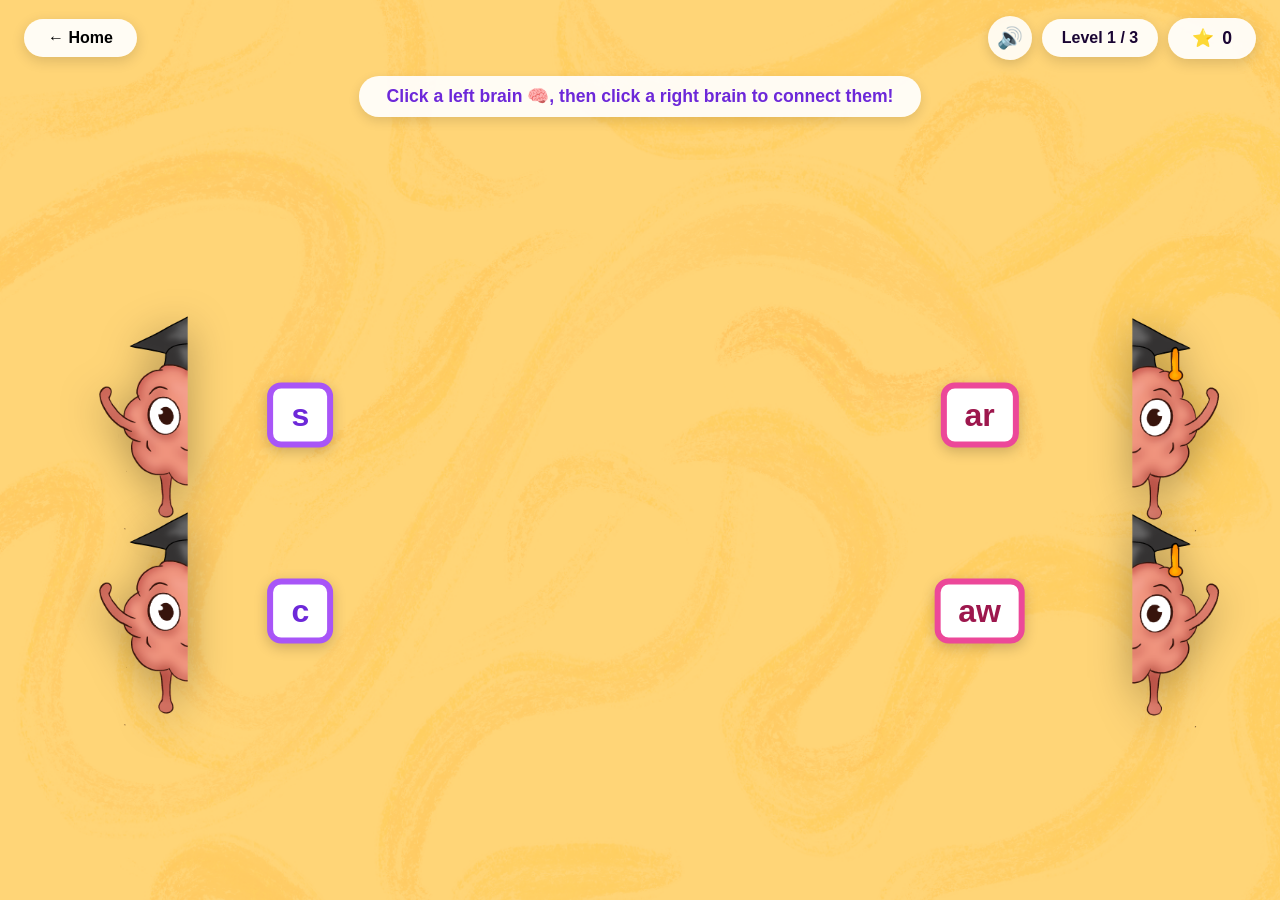
==== commit 47c3b6ef: "Open dyslexic font" ====
--- a/pressure_cooker/brain.html
+++ b/pressure_cooker/brain.html
@@ -5,9 +5,7 @@
     <meta charset="UTF-8" />
     <meta name="viewport" content="width=device-width, initial-scale=1.0" />
     <title>Brainy – Connect the Brains!</title>
-    <link rel="preconnect" href="https://fonts.googleapis.com" />
-    <link rel="preconnect" href="https://fonts.gstatic.com" crossorigin />
-    <link href="https://fonts.googleapis.com/css2?family=Lexend:wght@400;600;700;900&display=swap" rel="stylesheet" />
+    <link rel="stylesheet" href="https://fonts.cdnfonts.com/css/open-dyslexic" />
     <link rel="stylesheet" href="style.css" />
 </head>
 
--- a/pressure_cooker/style.css
+++ b/pressure_cooker/style.css
@@ -1,4 +1,9 @@
 @import url('https://fonts.cdnfonts.com/css/open-dyslexic');
+
+/* Apply OpenDyslexic globally */
+* {
+    font-family: 'Open-Dyslexic', sans-serif;
+}
 
 /* ====== RESET & BASE ====== */
 *,
@@ -16,7 +21,7 @@
 }
 
 body {
-    font-family: 'Open Dyslexic', 'Lexend', sans-serif;
+    font-family: 'Open-Dyslexic', sans-serif;
     background: #1a0533;
     color: #1a0533;
 }
@@ -372,7 +377,7 @@
 }
 
 #bubble-bg {
-    background-image: url('assets/brain-bg.png');
+    background-image: url('assets/Brain-big\ BUBLES\ 02.png');
 }
 
 /* Main game layout */
@@ -413,7 +418,7 @@
 .word-row-label {
     font-size: 0.8rem;
     font-weight: 700;
-    color: rgba(255, 255, 255, 0.55);
+    color: rgb(255, 255, 255);
     text-transform: uppercase;
     letter-spacing: 0.12em;
 }
@@ -549,10 +554,11 @@
 /* Blackboard wrapper */
 .blackboard-wrap {
     width: 100%;
-    max-width: 1000px; /* increased so the table image appears larger */
+    max-width: 1000px;
+    /* increased so the table image appears larger */
     position: relative;
     flex-shrink: 0;
-    margin-top: -90px; 
+    margin-top: -90px;
 }
 
 .blackboard-wrap img {
@@ -581,7 +587,8 @@
     /* place the inner content centered on top of the table image and make it lighter */
     position: absolute;
     left: 50%;
-    top: 40%; /* nudged up so the sentence text sits higher on the table */
+    top: 40%;
+    /* nudged up so the sentence text sits higher on the table */
     transform: translate(-50%, -50%);
 
     /* Make inner container invisible so only the sentence text sits on the table image */
@@ -595,7 +602,8 @@
     align-items: center;
     justify-content: center;
     padding: 0;
-    z-index: 60; /* ensure sentence text sits above decorative brains */
+    z-index: 60;
+    /* ensure sentence text sits above decorative brains */
 }
 
 .sentence-text {
@@ -614,7 +622,8 @@
     display: inline;
     min-width: 0;
     height: auto;
-    border-bottom: none; /* no underline or box */
+    border-bottom: none;
+    /* no underline or box */
     text-align: center;
     line-height: normal;
     font-weight: 900;
@@ -647,8 +656,10 @@
     transition: transform .2s;
     user-select: none;
 
-/* Hide original brain-choice area (we now use decorative overlay images) */
-.word-choices { display: none !important; }
+    /* Hide original brain-choice area (we now use decorative overlay images) */
+    .word-choices {
+        display: none !important;
+    }
 }
 
 .brain-choice:hover {
@@ -666,11 +677,13 @@
     filter: drop-shadow(0 8px 16px rgba(0, 0, 0, 0.25));
     animation: floatY 2s ease-in-out infinite;
 }
+
 /* Overlay that contains the left/right brain images which cover the center board */
 .brain-overlay {
     position: absolute;
     inset: 0;
-    pointer-events: none; /* images decorative by default; buttons will be interactive */
+    pointer-events: none;
+    /* images decorative by default; buttons will be interactive */
     z-index: 40;
 }
 
@@ -683,7 +696,8 @@
     display: flex;
     justify-content: space-between;
     padding: 0 8%;
-    pointer-events: auto; /* allow clicks */
+    pointer-events: auto;
+    /* allow clicks */
     z-index: 45;
 }
 
@@ -695,12 +709,15 @@
     font-size: clamp(1rem, 2.5vw, 1.4rem);
     color: #6d28d9;
     border: 4px solid #a855f7;
-    box-shadow: 0 8px 22px rgba(0,0,0,0.18);
+    box-shadow: 0 8px 22px rgba(0, 0, 0, 0.18);
     cursor: pointer;
     user-select: none;
     transition: transform .14s;
 }
-.choice-btn:hover { transform: translateY(-6px) scale(1.03); }
+
+.choice-btn:hover {
+    transform: translateY(-6px) scale(1.03);
+}
 
 /* Brain images */
 .brain-overlay img.brain-mask {
@@ -710,13 +727,20 @@
     height: auto;
     object-fit: contain;
     opacity: 1;
-    filter: drop-shadow(0 16px 36px rgba(0,0,0,0.45));
+    filter: drop-shadow(0 16px 36px rgba(0, 0, 0, 0.45));
     pointer-events: none;
     z-index: 50;
 }
 
-.brain-overlay img.brain-mask.left  { left: 6%; transform: translateX(-6%); }
-.brain-overlay img.brain-mask.right { right: 6%; transform: translateX(6%); }
+.brain-overlay img.brain-mask.left {
+    left: 6%;
+    transform: translateX(-6%);
+}
+
+.brain-overlay img.brain-mask.right {
+    right: 6%;
+    transform: translateX(6%);
+}
 
 .brain-choice:nth-child(2) img {
     animation-delay: .5s;
@@ -757,7 +781,8 @@
 }
 
 .sentence-feedback {
-    display: none; /* hide by default so nothing appears under the sentence */
+    display: none;
+    /* hide by default so nothing appears under the sentence */
     font-size: 1.4rem;
     font-weight: 700;
     text-align: center;
